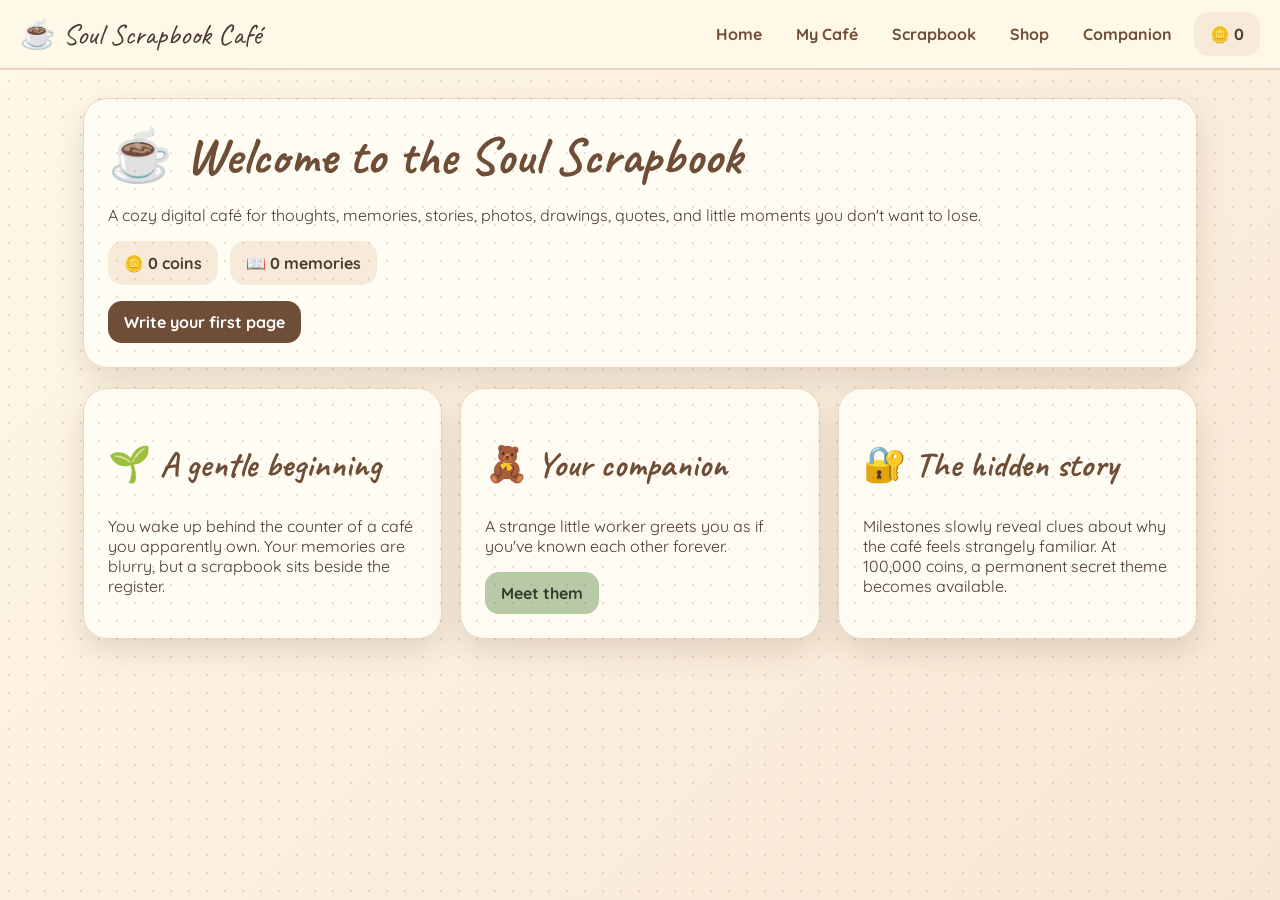
==== index.html @ 26f46064 "Add files via upload" ====
<!doctype html><html lang="en"><head><meta charset="utf-8"><meta name="viewport" content="width=device-width,initial-scale=1">
<title>Index — Soul Scrapbook Café</title><link rel="stylesheet" href="style.css"></head><body>
    <nav>
      <div class="logo">☕ Soul Scrapbook Café</div>
      <a href="index.html">Home</a><a href="cafe.html">My Café</a>
      <a href="scrapbook.html">Scrapbook</a><a href="Shop.html">Shop</a>
      <a href="ghost-cafe.html">Companion</a>
      <span class="stat">🪙 <span data-coins>0</span></span>
    </nav>
<main class="wrap">
<section class="hero">
<h1>☕ Welcome to the Soul Scrapbook</h1>
<p>A cozy digital café for thoughts, memories, stories, photos, drawings, quotes, and little moments you don't want to lose.</p>
<div class="stats"><div class="stat">🪙 <span data-coins>0</span> coins</div><div class="stat">📖 <span data-memories>0</span> memories</div></div>
<a class="button" href="scrapbook.html">Write your first page</a>
</section>
<div class="grid">
<div class="card"><h2>🌱 A gentle beginning</h2><p>You wake up behind the counter of a café you apparently own. Your memories are blurry, but a scrapbook sits beside the register.</p></div>
<div class="card"><h2>🧸 Your companion</h2><p>A strange little worker greets you as if you've known each other forever.</p><a class="button secondary" href="ghost-cafe.html">Meet them</a></div>
<div class="card"><h2>🔐 The hidden story</h2><p>Milestones slowly reveal clues about why the café feels strangely familiar. At 100,000 coins, a permanent secret theme becomes available.</p></div>
</div>
</main><div id="toast" style="position:fixed;right:18px;bottom:18px;background:#6f4e37;color:white;padding:13px 18px;border-radius:15px;opacity:0;transition:.25s;z-index:50"></div>
<script>const oldToast=toast;toast=function(t){let x=document.getElementById("toast");x.textContent=t;x.style.opacity=1;setTimeout(()=>x.style.opacity=0,1800)};</script><script src="script.js"></script></body></html>
---- style.css ----
@import url('https://fonts.googleapis.com/css2?family=Caveat:wght@500;600;700&family=Quicksand:wght@400;500;600;700&display=swap');

:root{
  --brown:#6f4e37; --cream:#fff8e9; --pink:#f7c8d8; --sage:#b8c9a8;
  --gold:#e8b84a; --ink:#4d3b32; --paper:#fffdf5; --shadow:0 12px 30px rgba(80,55,35,.15);
}
*{box-sizing:border-box}
body{
  margin:0; color:var(--ink); font-family:Quicksand,sans-serif;
  background:linear-gradient(135deg,#fff8e9,#f8e6d4);
  min-height:100vh;
}
body:before{
  content:""; position:fixed; inset:0; pointer-events:none; opacity:.2;
  background-image:radial-gradient(#8c6b50 1px,transparent 1px); background-size:18px 18px;
}
nav{
  position:sticky;top:0;z-index:20;display:flex;gap:10px;align-items:center;
  padding:12px 20px;background:rgba(255,248,233,.94);backdrop-filter:blur(10px);
  border-bottom:2px solid #ead5bc;
}
nav a{color:var(--brown);text-decoration:none;font-weight:700;padding:8px 12px;border-radius:12px}
nav a:hover{background:#f2dfc7}
.logo{font-family:Caveat;font-size:29px;margin-right:auto}
.wrap{max-width:1150px;margin:auto;padding:28px 18px}
.hero,.card{
  background:rgba(255,253,245,.9);border:1px solid #ead7c2;border-radius:24px;
  box-shadow:var(--shadow);padding:24px;
}
.hero{margin-bottom:20px}
h1,h2,h3{font-family:Caveat,cursive;color:var(--brown)}
h1{font-size:52px;margin:0 0 8px} h2{font-size:35px}
button,.button{
  border:0;border-radius:14px;padding:11px 16px;background:var(--brown);color:white;
  font-weight:700;cursor:pointer;text-decoration:none;display:inline-block;
}
button.secondary,.button.secondary{background:var(--sage);color:#30402c}
button.gold{background:var(--gold);color:#513c17}
button.pink{background:var(--pink);color:#5d3744}
button:hover{transform:translateY(-1px);filter:brightness(1.03)}
input,textarea,select{
  width:100%;padding:12px;border:2px solid #ead7c2;border-radius:13px;
  background:#fffdf8;color:var(--ink);font:inherit;margin:6px 0 14px;
}
textarea{min-height:180px;resize:vertical}
label{font-weight:700}
.grid{display:grid;grid-template-columns:repeat(auto-fit,minmax(230px,1fr));gap:18px}
.stats{display:flex;flex-wrap:wrap;gap:12px;margin:16px 0}
.stat{padding:12px 16px;background:#f7ead9;border-radius:15px;font-weight:700}
.cafe{
  min-height:530px;border-radius:28px;padding:25px;position:relative;overflow:hidden;
  background:linear-gradient(#f9dfbf,#ffeeda 55%,#d6b38d 56%);
  border:8px solid #7b5437;box-shadow:var(--shadow);
}
.cafe.rainy{background:linear-gradient(#7d91a1,#d7e2e6 55%,#9c755a 56%)}
.cafe.garden{background:linear-gradient(#cce7b7,#fff2ce 55%,#a97a55 56%)}
.cafe.vintage{background:linear-gradient(#d6b08a,#f1d8b6 55%,#8d6042 56%)}
.cafe.midnight{background:linear-gradient(#25243c,#5b5777 55%,#473323 56%);color:#fff}
.window{position:absolute;right:35px;top:30px;width:230px;height:150px;border:12px solid #694a35;border-radius:15px;background:#bfe0f0}
.midnight .window{background:#232743}
.table{position:absolute;bottom:70px;left:15%;width:270px;height:85px;border-radius:50%;background:#8b5b3c;border:8px solid #6b452e}
.plant{position:absolute;bottom:80px;right:12%;font-size:75px}
.companion{position:absolute;bottom:125px;left:50%;font-size:88px;animation:bob 2.2s infinite ease-in-out}
@keyframes bob{50%{transform:translateY(-9px) rotate(2deg)}}
.cafe-title{position:relative;z-index:2;font-family:Caveat;font-size:42px}
.coin{font-size:18px;color:#9b7117}
.mood{font-size:52px}
.memory{
  padding:18px;border-radius:20px;background:#fffef8;border:2px dashed #d9bea0;
  transform:rotate(-1deg);position:relative;
}
.memory:nth-child(even){transform:rotate(1deg)}
.memory small{opacity:.7}
.polaroid{background:white;padding:10px 10px 25px;box-shadow:0 8px 18px #0001;transform:rotate(-2deg)}
.polaroid img{width:100%;height:150px;object-fit:cover}
.badge{display:inline-block;padding:6px 10px;border-radius:20px;background:#f3d8a6;margin:3px}
.locked{opacity:.55;filter:grayscale(.6)}
.notice{padding:14px;border-radius:15px;background:#fff0b9;margin:12px 0}
.secret{border:2px solid #8b6b91;background:#f3e8f6}
footer{text-align:center;padding:35px;opacity:.7}
@media(max-width:700px){nav{overflow:auto}.logo{min-width:170px}h1{font-size:42px}.window{width:150px}.table{width:210px}}
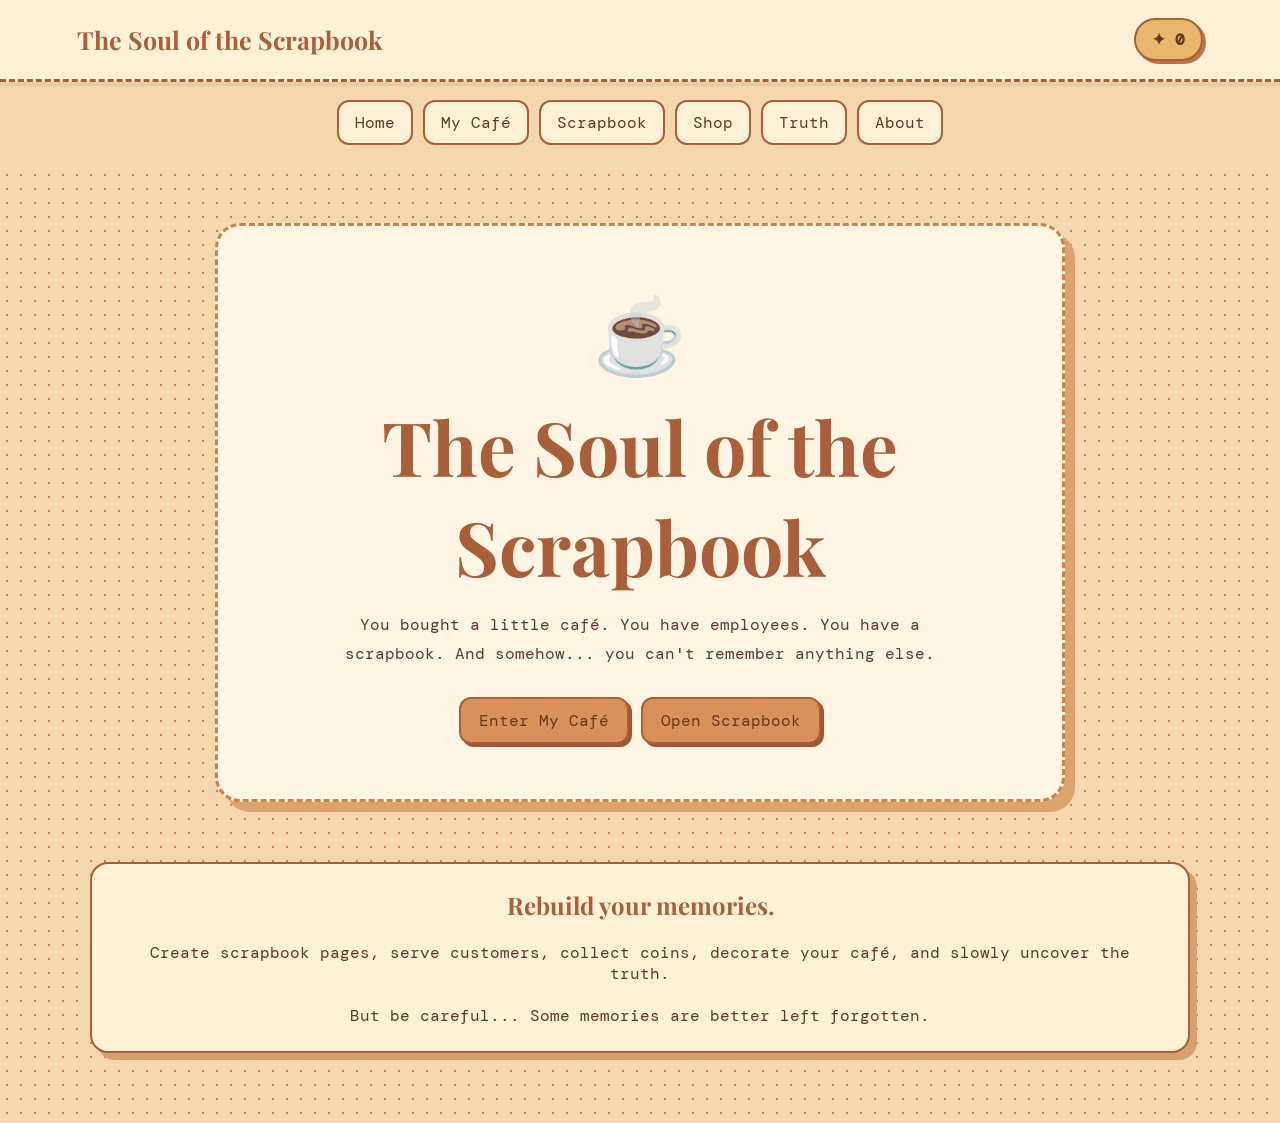
==== commit daa85838: "Add files via upload" ====
--- a/index.html
+++ b/index.html
@@ -1,23 +1,184 @@
-<!doctype html><html lang="en"><head><meta charset="utf-8"><meta name="viewport" content="width=device-width,initial-scale=1">
-<title>Index — Soul Scrapbook Café</title><link rel="stylesheet" href="style.css"></head><body>
-    <nav>
-      <div class="logo">☕ Soul Scrapbook Café</div>
-      <a href="index.html">Home</a><a href="cafe.html">My Café</a>
-      <a href="scrapbook.html">Scrapbook</a><a href="Shop.html">Shop</a>
-      <a href="ghost-cafe.html">Companion</a>
-      <span class="stat">🪙 <span data-coins>0</span></span>
-    </nav>
-<main class="wrap">
+<!DOCTYPE html>
+
+<html lang="en">
+
+<head>
+
+<meta charset="UTF-8">
+
+<meta
+name="viewport"
+content="width=device-width, initial-scale=1.0"
+>
+
+<title>The Soul of the Scrapbook</title>
+
+<link rel="stylesheet" href="style.css">
+
+</head>
+
+
+<body>
+
+<header class="topbar">
+
+<h1>The Soul of the Scrapbook</h1>
+
+<div class="coins">
+✦ <span class="coin-count">0</span>
+</div>
+
+</header>
+
+
+<nav class="main-nav">
+
+<a href="index.html">Home</a>
+
+<a href="cafe.html">My Café</a>
+
+<a href="scrapbook.html">Scrapbook</a>
+
+<a href="Shop.html">Shop</a>
+
+<a href="afterlife.html">Truth</a>
+
+<a href="contact.html">About</a>
+
+</nav>
+
+
+<main class="page-container">
+
 <section class="hero">
-<h1>☕ Welcome to the Soul Scrapbook</h1>
-<p>A cozy digital café for thoughts, memories, stories, photos, drawings, quotes, and little moments you don't want to lose.</p>
-<div class="stats"><div class="stat">🪙 <span data-coins>0</span> coins</div><div class="stat">📖 <span data-memories>0</span> memories</div></div>
-<a class="button" href="scrapbook.html">Write your first page</a>
+
+<h1>☕</h1>
+
+<h1>
+The Soul of the Scrapbook
+</h1>
+
+<p>
+
+You bought a little café.
+
+You have employees.
+
+You have a scrapbook.
+
+And somehow...
+
+you can't remember anything else.
+
+</p>
+
+
+<div class="hero-buttons">
+
+<a
+href="cafe.html"
+class="btn"
+>
+Enter My Café
+</a>
+
+<a
+href="scrapbook.html"
+class="btn secondary"
+>
+Open Scrapbook
+</a>
+
+</div>
+
 </section>
-<div class="grid">
-<div class="card"><h2>🌱 A gentle beginning</h2><p>You wake up behind the counter of a café you apparently own. Your memories are blurry, but a scrapbook sits beside the register.</p></div>
-<div class="card"><h2>🧸 Your companion</h2><p>A strange little worker greets you as if you've known each other forever.</p><a class="button secondary" href="ghost-cafe.html">Meet them</a></div>
-<div class="card"><h2>🔐 The hidden story</h2><p>Milestones slowly reveal clues about why the café feels strangely familiar. At 100,000 coins, a permanent secret theme becomes available.</p></div>
-</div>
-</main><div id="toast" style="position:fixed;right:18px;bottom:18px;background:#6f4e37;color:white;padding:13px 18px;border-radius:15px;opacity:0;transition:.25s;z-index:50"></div>
-<script>const oldToast=toast;toast=function(t){let x=document.getElementById("toast");x.textContent=t;x.style.opacity=1;setTimeout(()=>x.style.opacity=0,1800)};</script><script src="script.js"></script></body></html>+
+
+<section class="paper center">
+
+<h2>
+Rebuild your memories.
+</h2>
+
+<br>
+
+<p>
+Create scrapbook pages, serve customers,
+collect coins, decorate your café,
+and slowly uncover the truth.
+</p>
+
+<br>
+
+<p>
+But be careful...
+
+Some memories are better left forgotten.
+</p>
+
+</section>
+
+</main>
+
+
+<script>
+
+function updateCoins() {
+
+const game =
+JSON.parse(
+localStorage.getItem(
+"soulScrapbookGame"
+)
+) || { coins: 0 };
+
+document
+.querySelectorAll(".coin-count")
+.forEach(el => {
+
+el.textContent =
+game.coins.toLocaleString();
+
+});
+
+}
+
+updateCoins();
+
+</script>
+<script>
+
+function applySavedTheme() {
+
+const game =
+JSON.parse(
+localStorage.getItem(
+"soulScrapbookGame"
+)
+) || {};
+
+const theme =
+game.equippedTheme ||
+"cozy";
+
+document.body.classList.remove(
+"theme-cozy",
+"theme-rainy",
+"theme-garden",
+"theme-vintage",
+"theme-midnight",
+"theme-afterlife"
+);
+
+document.body.classList.add(
+"theme-" + theme
+);
+}
+
+applySavedTheme();
+
+</script>
+
+</body>
+
+</html>
--- a/style.css
+++ b/style.css
@@ -1,81 +1,1488 @@
-@import url('https://fonts.googleapis.com/css2?family=Caveat:wght@500;600;700&family=Quicksand:wght@400;500;600;700&display=swap');
-
-:root{
-  --brown:#6f4e37; --cream:#fff8e9; --pink:#f7c8d8; --sage:#b8c9a8;
-  --gold:#e8b84a; --ink:#4d3b32; --paper:#fffdf5; --shadow:0 12px 30px rgba(80,55,35,.15);
-}
-*{box-sizing:border-box}
-body{
-  margin:0; color:var(--ink); font-family:Quicksand,sans-serif;
-  background:linear-gradient(135deg,#fff8e9,#f8e6d4);
-  min-height:100vh;
-}
-body:before{
-  content:""; position:fixed; inset:0; pointer-events:none; opacity:.2;
-  background-image:radial-gradient(#8c6b50 1px,transparent 1px); background-size:18px 18px;
-}
-nav{
-  position:sticky;top:0;z-index:20;display:flex;gap:10px;align-items:center;
-  padding:12px 20px;background:rgba(255,248,233,.94);backdrop-filter:blur(10px);
-  border-bottom:2px solid #ead5bc;
-}
-nav a{color:var(--brown);text-decoration:none;font-weight:700;padding:8px 12px;border-radius:12px}
-nav a:hover{background:#f2dfc7}
-.logo{font-family:Caveat;font-size:29px;margin-right:auto}
-.wrap{max-width:1150px;margin:auto;padding:28px 18px}
-.hero,.card{
-  background:rgba(255,253,245,.9);border:1px solid #ead7c2;border-radius:24px;
-  box-shadow:var(--shadow);padding:24px;
-}
-.hero{margin-bottom:20px}
-h1,h2,h3{font-family:Caveat,cursive;color:var(--brown)}
-h1{font-size:52px;margin:0 0 8px} h2{font-size:35px}
-button,.button{
-  border:0;border-radius:14px;padding:11px 16px;background:var(--brown);color:white;
-  font-weight:700;cursor:pointer;text-decoration:none;display:inline-block;
-}
-button.secondary,.button.secondary{background:var(--sage);color:#30402c}
-button.gold{background:var(--gold);color:#513c17}
-button.pink{background:var(--pink);color:#5d3744}
-button:hover{transform:translateY(-1px);filter:brightness(1.03)}
-input,textarea,select{
-  width:100%;padding:12px;border:2px solid #ead7c2;border-radius:13px;
-  background:#fffdf8;color:var(--ink);font:inherit;margin:6px 0 14px;
-}
-textarea{min-height:180px;resize:vertical}
-label{font-weight:700}
-.grid{display:grid;grid-template-columns:repeat(auto-fit,minmax(230px,1fr));gap:18px}
-.stats{display:flex;flex-wrap:wrap;gap:12px;margin:16px 0}
-.stat{padding:12px 16px;background:#f7ead9;border-radius:15px;font-weight:700}
-.cafe{
-  min-height:530px;border-radius:28px;padding:25px;position:relative;overflow:hidden;
-  background:linear-gradient(#f9dfbf,#ffeeda 55%,#d6b38d 56%);
-  border:8px solid #7b5437;box-shadow:var(--shadow);
-}
-.cafe.rainy{background:linear-gradient(#7d91a1,#d7e2e6 55%,#9c755a 56%)}
-.cafe.garden{background:linear-gradient(#cce7b7,#fff2ce 55%,#a97a55 56%)}
-.cafe.vintage{background:linear-gradient(#d6b08a,#f1d8b6 55%,#8d6042 56%)}
-.cafe.midnight{background:linear-gradient(#25243c,#5b5777 55%,#473323 56%);color:#fff}
-.window{position:absolute;right:35px;top:30px;width:230px;height:150px;border:12px solid #694a35;border-radius:15px;background:#bfe0f0}
-.midnight .window{background:#232743}
-.table{position:absolute;bottom:70px;left:15%;width:270px;height:85px;border-radius:50%;background:#8b5b3c;border:8px solid #6b452e}
-.plant{position:absolute;bottom:80px;right:12%;font-size:75px}
-.companion{position:absolute;bottom:125px;left:50%;font-size:88px;animation:bob 2.2s infinite ease-in-out}
-@keyframes bob{50%{transform:translateY(-9px) rotate(2deg)}}
-.cafe-title{position:relative;z-index:2;font-family:Caveat;font-size:42px}
-.coin{font-size:18px;color:#9b7117}
-.mood{font-size:52px}
-.memory{
-  padding:18px;border-radius:20px;background:#fffef8;border:2px dashed #d9bea0;
-  transform:rotate(-1deg);position:relative;
-}
-.memory:nth-child(even){transform:rotate(1deg)}
-.memory small{opacity:.7}
-.polaroid{background:white;padding:10px 10px 25px;box-shadow:0 8px 18px #0001;transform:rotate(-2deg)}
-.polaroid img{width:100%;height:150px;object-fit:cover}
-.badge{display:inline-block;padding:6px 10px;border-radius:20px;background:#f3d8a6;margin:3px}
-.locked{opacity:.55;filter:grayscale(.6)}
-.notice{padding:14px;border-radius:15px;background:#fff0b9;margin:12px 0}
-.secret{border:2px solid #8b6b91;background:#f3e8f6}
-footer{text-align:center;padding:35px;opacity:.7}
-@media(max-width:700px){nav{overflow:auto}.logo{min-width:170px}h1{font-size:42px}.window{width:150px}.table{width:210px}}+@import url('https://fonts.googleapis.com/css2?family=DM+Mono:wght@400;500&family=Playfair+Display:wght@500;600;700&display=swap');
+
+
+/* ---------- BASIC ---------- */
+
+* {
+box-sizing: border-box;
+margin: 0;
+padding: 0;
+}
+
+body {
+min-height: 100vh;
+
+font-family: "DM Mono", monospace;
+
+color: #5a321f;
+
+background-color: #f8e8cc;
+
+background-image:
+radial-gradient(#d99b65 1px, transparent 1px);
+
+background-size: 18px 18px;
+
+transition:
+background-color 0.5s,
+color 0.5s;
+}
+
+
+h1,
+h2,
+h3 {
+font-family: "Playfair Display", serif;
+}
+
+
+a {
+color: inherit;
+text-decoration: none;
+}
+
+
+button {
+font-family: inherit;
+cursor: pointer;
+}
+
+
+/* ---------- HEADER ---------- */
+
+.topbar {
+width: 100%;
+
+padding: 18px 6%;
+
+display: flex;
+
+justify-content: space-between;
+
+align-items: center;
+
+background: #fff5e4;
+
+border-bottom: 3px dashed #d58b55;
+
+position: sticky;
+
+top: 0;
+
+z-index: 50;
+
+box-shadow:
+0 4px 0 rgba(126, 70, 39, 0.08);
+}
+
+
+.topbar h1 {
+font-size: 25px;
+}
+
+
+.coins {
+background: #ffe1a8;
+
+border: 2px solid #c87943;
+
+padding: 9px 16px;
+
+border-radius: 30px;
+
+font-weight: bold;
+
+box-shadow:
+3px 3px 0 #bd7546;
+}
+
+
+/* ---------- NAVIGATION ---------- */
+
+.main-nav {
+display: flex;
+
+flex-wrap: wrap;
+
+justify-content: center;
+
+gap: 10px;
+
+padding: 18px;
+}
+
+
+.main-nav a {
+padding: 10px 16px;
+
+background: #fff5e4;
+
+border: 2px solid #d58b55;
+
+border-radius: 12px;
+
+transition: 0.2s;
+}
+
+
+.main-nav a:hover {
+transform: translateY(-3px);
+
+background: #ffe0b5;
+}
+
+
+/* ---------- CONTAINERS ---------- */
+
+.page-container {
+width: min(1100px, 92%);
+
+margin: 35px auto 70px;
+}
+
+
+.center {
+text-align: center;
+}
+
+
+.section-title {
+text-align: center;
+
+margin-bottom: 25px;
+
+font-size: 34px;
+}
+
+
+.paper {
+background: #fff8eb;
+
+border: 2px solid #d79561;
+
+border-radius: 18px;
+
+padding: 25px;
+
+box-shadow:
+7px 7px 0 #d9a06f;
+}
+
+
+/* ---------- HERO ---------- */
+
+.hero {
+max-width: 850px;
+
+margin: 60px auto;
+
+text-align: center;
+
+padding: 55px 30px;
+
+background: #fff5e4;
+
+border: 3px dashed #cf814b;
+
+border-radius: 25px;
+
+box-shadow:
+10px 10px 0 #dca36f;
+}
+
+
+.hero h1 {
+font-size: clamp(42px, 7vw, 75px);
+
+margin-bottom: 15px;
+}
+
+
+.hero p {
+line-height: 1.8;
+
+max-width: 650px;
+
+margin: auto;
+}
+
+
+.hero-buttons {
+display: flex;
+
+justify-content: center;
+
+flex-wrap: wrap;
+
+gap: 12px;
+
+margin-top: 28px;
+}
+
+
+/* ---------- BUTTONS ---------- */
+
+.btn {
+border: 2px solid #9e5935;
+
+background: #d9824f;
+
+color: white;
+
+padding: 11px 18px;
+
+border-radius: 12px;
+
+transition: 0.2s;
+
+box-shadow:
+3px 3px 0 #9d5838;
+}
+
+
+.btn:hover {
+transform: translateY(-2px);
+
+box-shadow:
+5px 5px 0 #9d5838;
+}
+
+
+.btn.secondary {
+background: #fff0d4;
+
+color: #713d27;
+}
+
+
+.btn.dark {
+background: #75432d;
+}
+
+
+/* ---------- CAFÉ ---------- */
+
+.cafe-room {
+width: 100%;
+
+min-height: 560px;
+
+position: relative;
+
+overflow: hidden;
+
+border: 5px solid #9d5936;
+
+border-radius: 25px;
+
+background: #efd0a4;
+
+box-shadow:
+10px 10px 0 #c98552;
+}
+
+
+.cafe-background {
+width: 100%;
+
+height: 100%;
+
+min-height: 560px;
+
+object-fit: cover;
+
+display: block;
+}
+
+
+.cafe-background-placeholder {
+min-height: 560px;
+
+display: flex;
+
+align-items: center;
+
+justify-content: center;
+
+background:
+linear-gradient(
+135deg,
+#f2c998,
+#ffe8c7
+);
+
+font-family: "Playfair Display", serif;
+
+font-size: 30px;
+
+color: #9b5d3b;
+}
+
+
+.cafe-sign {
+position: absolute;
+
+top: 25px;
+
+left: 50%;
+
+transform: translateX(-50%);
+
+z-index: 5;
+
+background: #fff5df;
+
+padding: 12px 25px;
+
+border: 3px solid #a7603b;
+
+border-radius: 8px;
+
+font-family: "Playfair Display", serif;
+
+font-size: 20px;
+
+box-shadow:
+4px 4px 0 rgba(100, 50, 25, 0.2);
+}
+
+
+/* ---------- ACCESSORIES ---------- */
+
+#accessoryDisplay {
+position: absolute;
+
+inset: 0;
+
+pointer-events: none;
+
+z-index: 4;
+}
+
+
+.cafe-accessory {
+position: absolute;
+
+width: 120px;
+
+height: 120px;
+
+object-fit: contain;
+
+animation: accessoryAppear 0.5s ease;
+}
+
+
+.cafe-accessory:nth-child(1) {
+left: 8%;
+
+bottom: 12%;
+}
+
+
+.cafe-accessory:nth-child(2) {
+right: 8%;
+
+bottom: 18%;
+}
+
+
+.cafe-accessory:nth-child(3) {
+left: 35%;
+
+top: 25%;
+}
+
+
+.cafe-accessory:nth-child(4) {
+right: 30%;
+
+bottom: 10%;
+}
+
+
+.cafe-accessory:nth-child(5) {
+left: 55%;
+
+top: 42%;
+}
+
+
+.cafe-accessory:nth-child(6) {
+right: 5%;
+
+top: 20%;
+}
+
+
+@keyframes accessoryAppear {
+
+from {
+opacity: 0;
+
+transform: scale(0.5);
+}
+
+to {
+opacity: 1;
+
+transform: scale(1);
+}
+
+}
+
+
+/* ---------- MINI GAME ---------- */
+
+.mini-game {
+margin-top: 35px;
+
+padding: 30px;
+
+background: #fff5e4;
+
+border: 3px dashed #cc8050;
+
+border-radius: 20px;
+
+text-align: center;
+}
+
+
+.customer {
+margin: 20px auto;
+
+max-width: 550px;
+
+padding: 20px;
+
+background: #fffaf1;
+
+border: 2px solid #d9a06d;
+
+border-radius: 15px;
+}
+
+
+.customer-face {
+font-size: 55px;
+
+margin-bottom: 10px;
+}
+
+
+#menuButtons {
+display: grid;
+
+grid-template-columns:
+repeat(auto-fit, minmax(190px, 1fr));
+
+gap: 12px;
+
+margin-top: 20px;
+}
+
+
+.menu-item {
+padding: 16px;
+
+background: #f9d5a9;
+
+border: 2px solid #b96942;
+
+border-radius: 12px;
+
+color: #633823;
+
+transition: 0.2s;
+}
+
+
+.menu-item:hover {
+background: #edb87e;
+
+transform: translateY(-3px);
+}
+
+
+/* ---------- SCRAPBOOK ---------- */
+
+.scrapbook {
+max-width: 850px;
+
+margin: auto;
+
+padding: 30px;
+
+background: #fff8eb;
+
+border: 3px solid #c98250;
+
+border-radius: 10px;
+
+box-shadow:
+8px 8px 0 #d6a071;
+}
+
+
+.scrapbook h1 {
+text-align: center;
+
+margin-bottom: 25px;
+}
+
+
+.form-group {
+margin-bottom: 18px;
+}
+
+
+.form-group label {
+display: block;
+
+margin-bottom: 7px;
+
+font-weight: bold;
+}
+
+
+input,
+textarea,
+select {
+width: 100%;
+
+padding: 12px;
+
+border: 2px solid #d49a69;
+
+border-radius: 10px;
+
+background: #fffdf6;
+
+color: #5a321f;
+
+font-family: inherit;
+}
+
+
+textarea {
+min-height: 140px;
+
+resize: vertical;
+}
+
+
+.memory-grid {
+margin-top: 35px;
+
+display: grid;
+
+grid-template-columns:
+repeat(auto-fit, minmax(250px, 1fr));
+
+gap: 20px;
+}
+
+
+.memory-card {
+background: #fff1d5;
+
+padding: 20px;
+
+border: 2px solid #d49a69;
+
+border-radius: 8px;
+
+position: relative;
+
+transform: rotate(
+calc(var(--rotation) * 1deg)
+);
+
+box-shadow:
+5px 5px 0 #d8a170;
+}
+
+
+.memory-card h3 {
+margin-bottom: 10px;
+}
+
+
+.memory-card img {
+width: 100%;
+
+max-height: 180px;
+
+object-fit: cover;
+
+border-radius: 5px;
+
+margin: 10px 0;
+}
+
+
+.memory-date {
+font-size: 11px;
+
+opacity: 0.7;
+}
+
+
+/* ---------- SHOP ---------- */
+
+.shop-grid {
+display: grid;
+
+grid-template-columns:
+repeat(auto-fit, minmax(220px, 1fr));
+
+gap: 20px;
+}
+
+
+.shop-card {
+background: #fff7e8;
+
+border: 2px solid #d08a57;
+
+border-radius: 18px;
+
+padding: 20px;
+
+text-align: center;
+
+box-shadow:
+5px 5px 0 #d6a071;
+}
+
+
+.shop-image {
+height: 140px;
+
+margin-bottom: 15px;
+
+display: flex;
+
+justify-content: center;
+
+align-items: center;
+
+background: #f4d4aa;
+
+border-radius: 12px;
+
+overflow: hidden;
+}
+
+
+.shop-image img {
+width: 100%;
+
+height: 100%;
+
+object-fit: cover;
+}
+
+
+.locked {
+opacity: 0.55;
+
+filter: grayscale(0.8);
+}
+
+
+.price {
+margin: 10px 0;
+
+font-weight: bold;
+
+color: #a75d35;
+}
+
+
+/* ---------- MILESTONES ---------- */
+
+.milestone-list {
+max-width: 700px;
+
+margin: 30px auto;
+
+display: grid;
+
+gap: 12px;
+}
+
+
+.milestone {
+padding: 18px;
+
+background: #fff7e7;
+
+border: 2px solid #d29460;
+
+border-radius: 13px;
+
+display: flex;
+
+justify-content: space-between;
+
+gap: 15px;
+}
+
+
+.milestone.unlocked {
+background: #ffe0ae;
+
+border-color: #b9693e;
+}
+
+
+.milestone strong {
+display: block;
+}
+
+
+/* ---------- POPUPS ---------- */
+
+.memory-popup {
+position: fixed;
+
+inset: 0;
+
+z-index: 999;
+
+display: flex;
+
+justify-content: center;
+
+align-items: center;
+
+padding: 20px;
+
+background: rgba(65, 35, 20, 0.65);
+
+animation: fadeIn 0.3s;
+}
+
+
+.memory-popup-inner {
+max-width: 600px;
+
+width: 100%;
+
+padding: 40px;
+
+background: #fff5df;
+
+border: 4px solid #a9603b;
+
+border-radius: 20px;
+
+text-align: center;
+
+box-shadow:
+10px 10px 0 #6e3d29;
+}
+
+
+.memory-popup-inner h1,
+.memory-popup-inner h2 {
+margin-bottom: 15px;
+}
+
+
+.memory-popup-inner p {
+line-height: 1.8;
+
+margin-bottom: 15px;
+}
+
+
+.popup-icon {
+font-size: 45px;
+
+margin-bottom: 10px;
+}
+
+
+.memory-popup-inner button {
+margin-top: 15px;
+
+padding: 12px 22px;
+
+border: 2px solid #8f4d30;
+
+border-radius: 10px;
+
+background: #d7834f;
+
+color: white;
+}
+
+
+@keyframes fadeIn {
+
+from {
+opacity: 0;
+}
+
+to {
+opacity: 1;
+}
+
+}
+
+
+/* ---------- PARTICLES ---------- */
+
+.memory-particle {
+position: fixed;
+
+z-index: 1000;
+
+font-size: 25px;
+
+pointer-events: none;
+
+animation: particleFloat 1.5s forwards;
+}
+
+
+@keyframes particleFloat {
+
+0% {
+opacity: 1;
+
+transform:
+translate(0, 0)
+scale(1);
+}
+
+100% {
+opacity: 0;
+
+transform:
+translate(
+calc((var(--random-x, 0.5) - 0.5) * 300px),
+-200px
+)
+scale(0);
+}
+
+}
+
+
+/* =========================================================
+THEMES
+========================================================= */
+
+
+/* ---------- COZY ---------- */
+
+.theme-cozy {
+background-color: #f8e8cc;
+color: #5a321f;
+}
+
+
+/* ---------- RAINY ---------- */
+
+.theme-rainy {
+background-color: #d7d9d7;
+
+color: #3d4646;
+}
+
+
+.theme-rainy .cafe-background-placeholder {
+background:
+linear-gradient(
+135deg,
+#8d9b9c,
+#dce0dd
+);
+}
+
+
+/* ---------- GARDEN ---------- */
+
+.theme-garden {
+background-color: #dce8c8;
+
+color: #405538;
+}
+
+
+.theme-garden .cafe-background-placeholder {
+background:
+linear-gradient(
+135deg,
+#aec48c,
+#e8efd2
+);
+}
+
+
+/* ---------- VINTAGE ---------- */
+
+.theme-vintage {
+background-color: #e1c6a2;
+
+color: #593d29;
+}
+
+
+.theme-vintage .cafe-background-placeholder {
+background:
+linear-gradient(
+135deg,
+#b99369,
+#ecd8b9
+);
+}
+
+
+/* ---------- MIDNIGHT ---------- */
+
+.theme-midnight {
+background-color: #29263b;
+
+color: #f7e8ce;
+}
+
+
+.theme-midnight .topbar,
+.theme-midnight .paper,
+.theme-midnight .mini-game,
+.theme-midnight .shop-card,
+.theme-midnight .scrapbook {
+background: #3b374f;
+
+color: #f7e8ce;
+}
+
+
+.theme-midnight .cafe-background-placeholder {
+background:
+linear-gradient(
+135deg,
+#29263b,
+#68627f
+);
+}
+
+
+/* ---------- AFTERLIFE ---------- */
+
+.theme-afterlife {
+background-color: #24202c;
+
+color: #eee2d0;
+
+background-image:
+radial-gradient(
+#8e8194 1px,
+transparent 1px
+);
+}
+
+
+.theme-afterlife .topbar,
+.theme-afterlife .paper,
+.theme-afterlife .mini-game,
+.theme-afterlife .shop-card,
+.theme-afterlife .scrapbook {
+background: #37313e;
+
+color: #eee2d0;
+
+border-color: #918095;
+}
+
+
+.theme-afterlife .cafe-background-placeholder {
+background:
+linear-gradient(
+135deg,
+#25202f,
+#77677e
+);
+}
+
+
+/* ---------- RESPONSIVE ---------- */
+
+@media (max-width: 650px) {
+
+.topbar {
+flex-direction: column;
+
+gap: 10px;
+}
+
+.hero {
+margin-top: 30px;
+
+padding: 35px 20px;
+}
+
+.cafe-room,
+.cafe-background-placeholder,
+.cafe-background {
+min-height: 420px;
+}
+
+.cafe-sign {
+font-size: 15px;
+
+width: 80%;
+
+text-align: center;
+}
+
+.memory-popup-inner {
+padding: 25px;
+}
+
+}
+/* =====================================================
+SCRAPBOOK — LET GO MEMORY EFFECT
+===================================================== */
+
+.let-go-btn {
+margin-top: 15px;
+padding: 9px 16px;
+border: 2px solid #a85f3a;
+border-radius: 10px;
+background: #f2c18f;
+color: #633923;
+font-family: inherit;
+cursor: pointer;
+transition: 0.2s ease;
+}
+
+.let-go-btn:hover {
+background: #e5a66d;
+transform: translateY(-2px);
+}
+
+
+/* Memory floating away */
+
+.memory-card.let-go {
+animation: memoryLetGo 1.8s ease-in forwards;
+pointer-events: none;
+}
+
+@keyframes memoryLetGo {
+
+0% {
+opacity: 1;
+transform: translateY(0) rotate(0deg) scale(1);
+filter: brightness(1);
+}
+
+35% {
+opacity: 1;
+transform: translateY(-20px) rotate(-2deg) scale(1.03);
+filter: brightness(1.15);
+}
+
+65% {
+opacity: 0.8;
+transform: translateY(-55px) rotate(3deg) scale(0.98);
+filter: brightness(1.3);
+}
+
+100% {
+opacity: 0;
+transform: translateY(-120px) rotate(8deg) scale(0.7);
+filter: brightness(1.8);
+}
+}
+
+
+/* Particles */
+
+.release-particle {
+position: fixed;
+width: 7px;
+height: 7px;
+border-radius: 50%;
+background: #e7a15d;
+pointer-events: none;
+z-index: 1000;
+
+animation: releaseParticle 1.4s ease-out forwards;
+}
+
+@keyframes releaseParticle {
+
+0% {
+opacity: 1;
+transform: translate(0, 0) scale(1);
+}
+
+100% {
+opacity: 0;
+transform:
+translate(
+var(--particle-x),
+var(--particle-y)
+)
+scale(0);
+}
+}
+
+
+/* Floating star */
+
+.release-symbol {
+position: fixed;
+pointer-events: none;
+z-index: 1001;
+
+font-size: 24px;
+color: #d9824f;
+
+animation: releaseSymbol 1.5s ease-out forwards;
+}
+
+@keyframes releaseSymbol {
+
+0% {
+opacity: 0;
+transform: translateY(0) scale(0.5);
+}
+
+30% {
+opacity: 1;
+transform: translateY(-20px) scale(1);
+}
+
+100% {
+opacity: 0;
+transform: translateY(-130px) scale(0.3);
+}
+}
+
+
+/* =====================================================
+MEMORY RELEASE POPUP
+===================================================== */
+
+.memory-popup {
+position: fixed;
+inset: 0;
+
+display: flex;
+justify-content: center;
+align-items: center;
+
+background: rgba(72, 42, 27, 0.45);
+
+z-index: 2000;
+
+padding: 20px;
+}
+
+.memory-popup-inner {
+max-width: 430px;
+width: 100%;
+
+padding: 30px;
+
+text-align: center;
+
+background: #fff1d6;
+
+border: 3px solid #b96f45;
+
+border-radius: 18px;
+
+box-shadow:
+0 12px 30px rgba(80, 45, 25, 0.25);
+
+animation: popupAppear 0.4s ease;
+}
+
+@keyframes popupAppear {
+
+from {
+opacity: 0;
+transform: scale(0.85) translateY(20px);
+}
+
+to {
+opacity: 1;
+transform: scale(1) translateY(0);
+}
+}
+
+.popup-icon {
+font-size: 32px;
+margin-bottom: 10px;
+}
+
+.memory-popup-inner button {
+margin-top: 18px;
+
+padding: 10px 22px;
+
+border: 2px solid #a85f3a;
+border-radius: 10px;
+
+background: #e5a66d;
+color: #633923;
+
+font-family: inherit;
+cursor: pointer;
+}
+
+.memory-popup-inner button:hover {
+transform: translateY(-2px);
+}
+
+
+/* =====================================================
+MEMORY CREATION PARTICLES
+===================================================== */
+
+.memory-particle {
+position: fixed;
+
+font-size: 18px;
+
+pointer-events: none;
+
+z-index: 1500;
+
+animation: memoryParticle 1.5s ease-out forwards;
+}
+
+@keyframes memoryParticle {
+
+0% {
+opacity: 1;
+transform: translateY(0) scale(1);
+}
+
+100% {
+opacity: 0;
+transform: translateY(-100px) scale(0.2);
+}
+}
+/* =========================================================
+SOUL SCRAPBOOK - COMPLETE THEME SYSTEM
+========================================================= */
+
+body.theme-cozy {
+--theme-bg: #f4d7ad;
+--theme-paper: #fff1d6;
+--theme-paper-dark: #e8bd88;
+--theme-primary: #a85f3a;
+--theme-secondary: #d9905b;
+--theme-text: #633923;
+--theme-accent: #e8b66d;
+--theme-dot: #c98259;
+}
+
+body.theme-rainy {
+--theme-bg: #9bb5c5;
+--theme-paper: #dce8ed;
+--theme-paper-dark: #a9c3cf;
+--theme-primary: #52778c;
+--theme-secondary: #7295a7;
+--theme-text: #304957;
+--theme-accent: #b8d1dc;
+--theme-dot: #6f94a7;
+}
+
+body.theme-garden {
+--theme-bg: #b8cfae;
+--theme-paper: #edf2df;
+--theme-paper-dark: #c6d8b8;
+--theme-primary: #66815a;
+--theme-secondary: #8eaa76;
+--theme-text: #405438;
+--theme-accent: #d5c98d;
+--theme-dot: #79986b;
+}
+
+body.theme-vintage {
+--theme-bg: #c9a77d;
+--theme-paper: #f0dfc1;
+--theme-paper-dark: #d3b58c;
+--theme-primary: #79533d;
+--theme-secondary: #a47755;
+--theme-text: #4c3428;
+--theme-accent: #c49a62;
+--theme-dot: #956c4e;
+}
+
+body.theme-midnight {
+--theme-bg: #25283d;
+--theme-paper: #343851;
+--theme-paper-dark: #454a65;
+--theme-primary: #b5a6d2;
+--theme-secondary: #756d9b;
+--theme-text: #eee9f5;
+--theme-accent: #c7b9df;
+--theme-dot: #68627f;
+}
+
+body.theme-afterlife {
+--theme-bg: #272535;
+--theme-paper: #3b3749;
+--theme-paper-dark: #514b60;
+--theme-primary: #c7a6d9;
+--theme-secondary: #9d7caf;
+--theme-text: #f0e8f5;
+--theme-accent: #d8c1e5;
+--theme-dot: #80678f;
+}
+
+
+/* ENTIRE PAGE */
+
+body {
+background-color: var(--theme-bg) !important;
+color: var(--theme-text) !important;
+
+background-image:
+radial-gradient(
+var(--theme-dot) 1px,
+transparent 1px
+) !important;
+
+background-size: 14px 14px !important;
+
+transition:
+background-color 0.6s ease,
+color 0.6s ease;
+}
+
+
+/* HEADER */
+
+header,
+.topbar {
+background-color: var(--theme-paper) !important;
+border-color: var(--theme-primary) !important;
+color: var(--theme-text) !important;
+}
+
+
+/* NAVIGATION */
+
+nav,
+.main-nav {
+background-color: var(--theme-bg) !important;
+}
+
+.main-nav a {
+background-color: var(--theme-paper) !important;
+color: var(--theme-text) !important;
+border-color: var(--theme-primary) !important;
+}
+
+.main-nav a:hover {
+background-color: var(--theme-accent) !important;
+}
+
+
+/* SCRAPBOOK / PAPER */
+
+.scrapbook,
+.paper {
+background-color: var(--theme-paper) !important;
+color: var(--theme-text) !important;
+border-color: var(--theme-primary) !important;
+}
+
+
+/* MEMORY CARDS */
+
+.memory-card {
+background-color: var(--theme-paper) !important;
+color: var(--theme-text) !important;
+border-color: var(--theme-primary) !important;
+
+box-shadow:
+5px 5px 0 var(--theme-paper-dark) !important;
+}
+
+
+/* HEADINGS */
+
+h1,
+h2,
+h3,
+h4 {
+color: var(--theme-primary) !important;
+}
+
+
+/* INPUTS */
+
+input,
+textarea,
+select {
+background-color: var(--theme-paper) !important;
+color: var(--theme-text) !important;
+border-color: var(--theme-primary) !important;
+}
+
+
+/* BUTTONS */
+
+button,
+.btn,
+.let-go-btn {
+background-color: var(--theme-secondary) !important;
+color: var(--theme-text) !important;
+border-color: var(--theme-primary) !important;
+}
+
+button:hover,
+.btn:hover,
+.let-go-btn:hover {
+background-color: var(--theme-accent) !important;
+}
+
+
+/* COINS */
+
+.coins {
+background-color: var(--theme-accent) !important;
+color: var(--theme-text) !important;
+border-color: var(--theme-primary) !important;
+}
+
+
+/* LINKS */
+
+a {
+color: var(--theme-primary);
+}
+
+
+/* POPUP */
+
+.memory-popup-inner {
+background-color: var(--theme-paper) !important;
+color: var(--theme-text) !important;
+border-color: var(--theme-primary) !important;
+}
+
+
+/* LET GO PARTICLES */
+
+.release-particle {
+background: var(--theme-accent) !important;
+}
+
+.release-symbol {
+color: var(--theme-primary) !important;
+}
